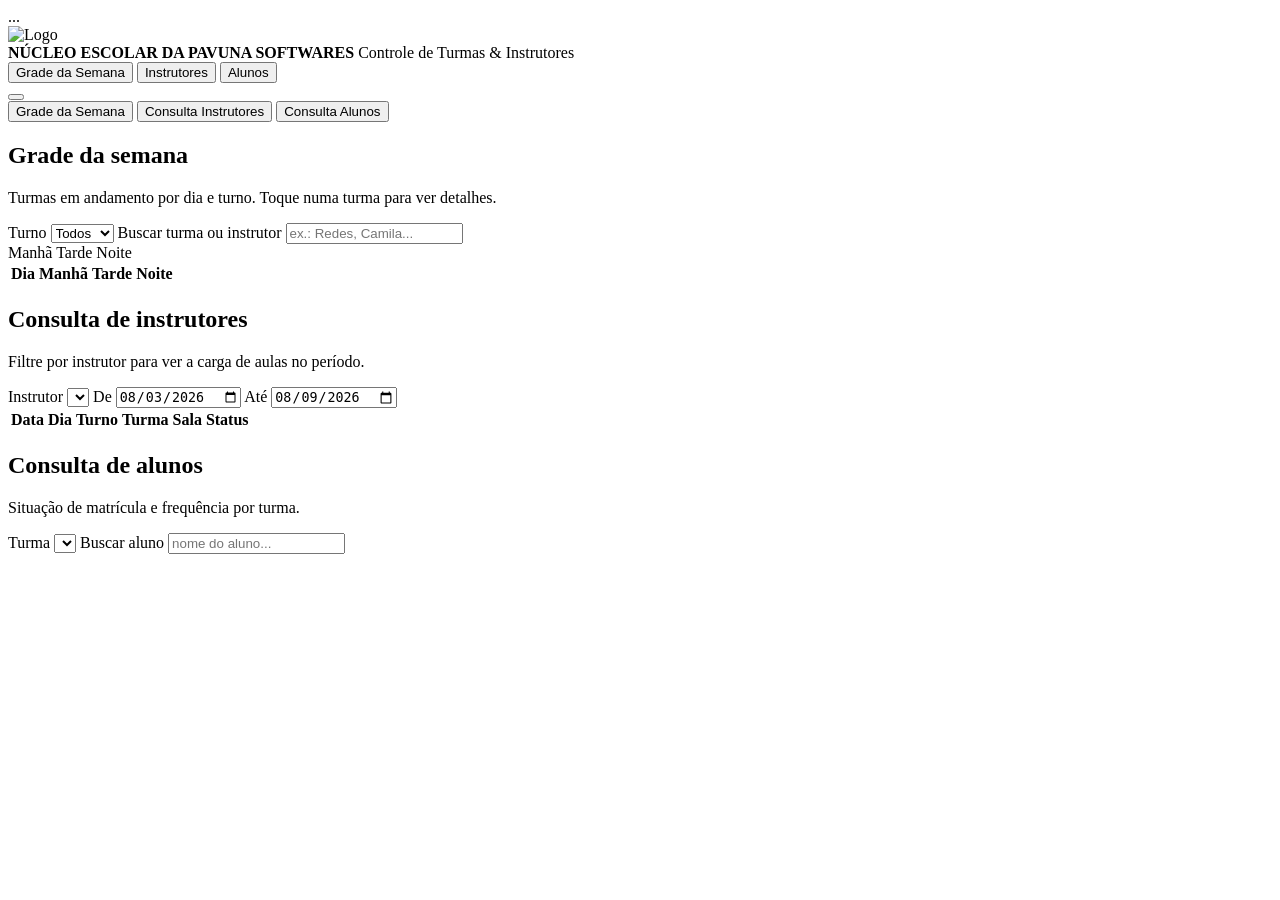
==== Projeto_Final/public/index.html @ 93e7d52b "PAVUNA SOFTWARES This is the initial HTML structure for the PAVUNA SOFTWARES application, including " ====
<!DOCTYPE html>
<html lang="pt-BR">
<head>
<meta charset="UTF-8">
<meta name="viewport" content="width=device-width, initial-scale=1.0">
<title>PAVUNA SOFTWARES · Controle de Turmas</title>
<script src="auth-guard.js"></script>
<link rel="preconnect" href="https://fonts.googleapis.com">
<link href="https://fonts.googleapis.com/css2?family=Space+Grotesk:wght@500;600;700&family=Inter:wght@400;500;600;700&family=IBM+Plex+Mono:wght@500&display=swap" rel="stylesheet">
<link rel="stylesheet" href="style.css">
<style>
    .brand-icon img {
    max-width: 20%;
    height: auto;
  }
  </style>
</head>
<body>
 ... <!-- Conteúdo da página -->

  <div vw class="enabled">
    <div vw-access-button class="active"></div>
    <div vw-plugin-wrapper>
      <div class="vw-plugin-top-wrapper"></div>
    </div>
  </div>
  <script src="https://vlibras.gov.br/app/vlibras-plugin.js"></script>
  <script>
    new window.VLibras.Widget('https://vlibras.gov.br/app');
  </script>
<header class="topbar">
  <div class="brand">
    <div class="brand-icon">
      <img src="images.jpg" alt="Logo">
    </div>
    <div class="brand-text">
      <strong>NÚCLEO ESCOLAR DA PAVUNA SOFTWARES</strong>
      <span>Controle de Turmas &amp; Instrutores</span>
    </div>
  </div>

  <nav class="tabs" id="tabs">
    <button class="tab active" data-view="grade">Grade da Semana</button>
    <button class="tab" data-view="instrutores">Instrutores</button>
    <button class="tab" data-view="alunos">Alunos</button>
  </nav>

  <button class="menu-toggle" id="menuToggle" aria-label="Abrir menu">
    <span></span><span></span><span></span>
  </button>
</header>

<!-- Menu mobile de acesso rápido -->
<div class="mobile-panel" id="mobilePanel">
  <button class="mobile-link" data-view="grade">Grade da Semana</button>
  <button class="mobile-link" data-view="instrutores">Consulta Instrutores</button>
  <button class="mobile-link" data-view="alunos">Consulta Alunos</button>
</div>

<main>

  <!-- ===================== VIEW: GRADE DA SEMANA ===================== -->
  <section class="view active" id="view-grade">
    <div class="view-head">
      <h1>Grade da semana</h1>
      <p>Turmas em andamento por dia e turno. Toque numa turma para ver detalhes.</p>
    </div>

    <div class="filters">
      <label>Turno
        <select id="filtroTurno">
          <option value="todos">Todos</option>
          <option value="manha">Manhã</option>
          <option value="tarde">Tarde</option>
          <option value="noite">Noite</option>
        </select>
      </label>
      <label>Buscar turma ou instrutor
        <input type="text" id="filtroBusca" placeholder="ex.: Redes, Camila...">
      </label>
      <div class="legend">
        <span class="dot dot-manha"></span> Manhã
        <span class="dot dot-tarde"></span> Tarde
        <span class="dot dot-noite"></span> Noite
      </div>
    </div>

    <div class="grade-scroll">
      <table class="grade" id="tabelaGrade">
        <thead>
          <tr>
            <th class="col-dia">Dia</th>
            <th>Manhã</th>
            <th>Tarde</th>
            <th>Noite</th>
          </tr>
        </thead>
        <tbody id="corpoGrade"></tbody>
      </table>
    </div>
  </section>

  <!-- ===================== VIEW: INSTRUTORES ===================== -->
  <section class="view" id="view-instrutores">
    <div class="view-head">
      <h1>Consulta de instrutores</h1>
      <p>Filtre por instrutor para ver a carga de aulas no período.</p>
    </div>

    <div class="filters">
      <label>Instrutor
        <select id="filtroInstrutor"></select>
      </label>
      <label>De
        <input type="date" id="dataInicial" value="2026-08-03">
      </label>
      <label>Até
        <input type="date" id="dataFinal" value="2026-08-09">
      </label>
    </div>

    <div class="table-wrap">
      <table class="lista" id="tabelaInstrutor">
        <thead>
          <tr><th>Data</th><th>Dia</th><th>Turno</th><th>Turma</th><th>Sala</th><th>Status</th></tr>
        </thead>
        <tbody></tbody>
      </table>
    </div>
    <p class="empty-state" id="vazioInstrutor" hidden>Nenhuma aula encontrada para esse instrutor no período selecionado.</p>
  </section>

  <!-- ===================== VIEW: ALUNOS ===================== -->
  <section class="view" id="view-alunos">
    <div class="view-head">
      <h1>Consulta de alunos</h1>
      <p>Situação de matrícula e frequência por turma.</p>
    </div>

    <div class="filters">
      <label>Turma
        <select id="filtroTurma"></select>
      </label>
      <label>Buscar aluno
        <input type="text" id="buscaAluno" placeholder="nome do aluno...">
      </label>
    </div>

    <div class="cards-alunos" id="listaAlunos"></div>
    <p class="empty-state" id="vazioAluno" hidden>Nenhum aluno encontrado com esses filtros.</p>
  </section>

</main>

<div class="detail-overlay" id="detailOverlay">
  <div class="detail-card" id="detailCard"></div>
</div>

<script src="data.js"></script>
<script src="script.js"></script>
</body>
</html>
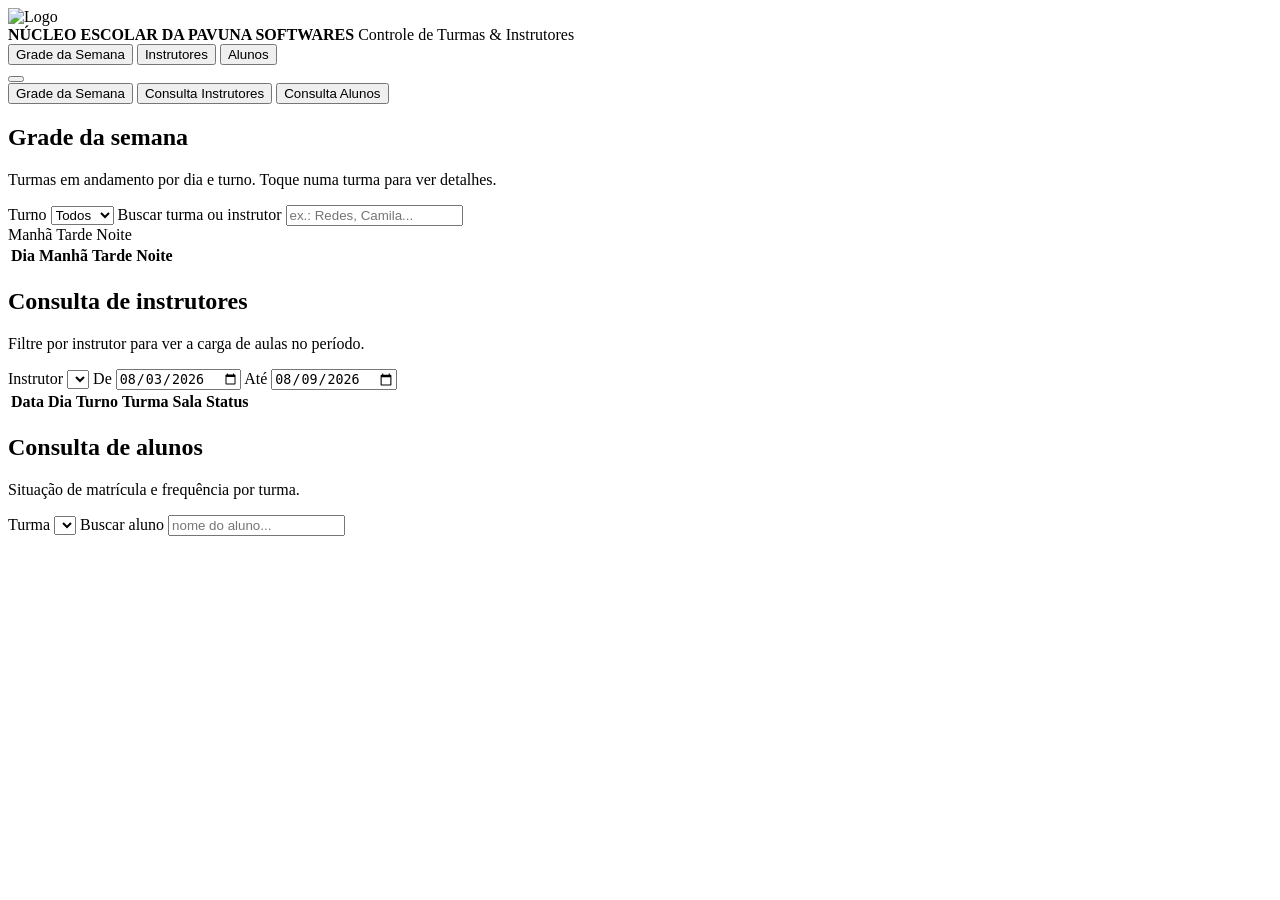
==== commit 54a82b24: "Update index.html" ====
--- a/Projeto_Final/public/index.html
+++ b/Projeto_Final/public/index.html
@@ -16,7 +16,7 @@
   </style>
 </head>
 <body>
- ... <!-- Conteúdo da página -->
+ <!-- Conteúdo da página -->
 
   <div vw class="enabled">
     <div vw-access-button class="active"></div>
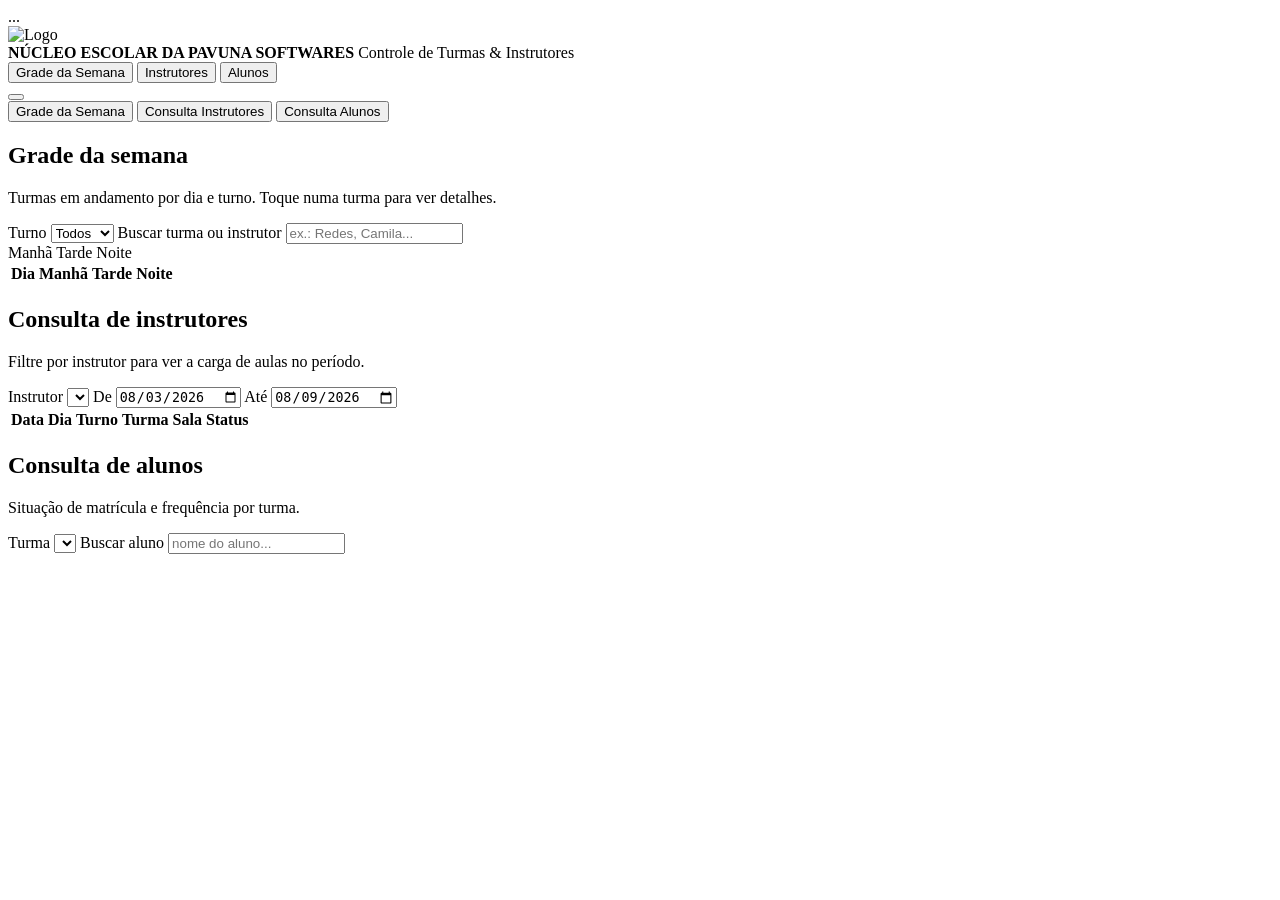
==== commit 23dbc709: "Reformat HTML structure in index.html" ====
--- a/Projeto_Final/public/index.html
+++ b/Projeto_Final/public/index.html
@@ -16,7 +16,7 @@
   </style>
 </head>
 <body>
- <!-- Conteúdo da página -->
+ ... <!-- Conteúdo da página -->
 
   <div vw class="enabled">
     <div vw-access-button class="active"></div>
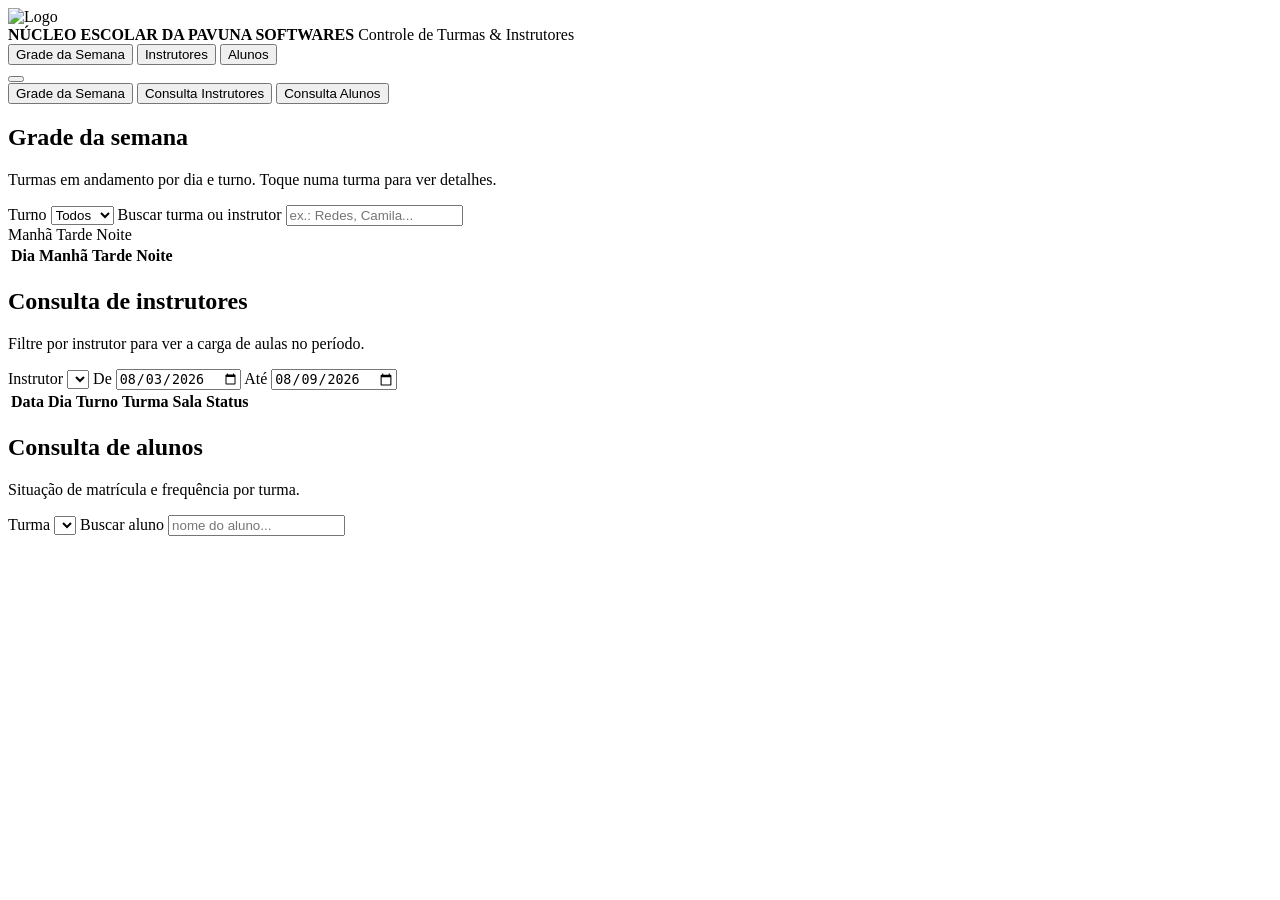
==== commit 9d9dce65: "Fix HTML encoding issues in index.html" ====
--- a/Projeto_Final/public/index.html
+++ b/Projeto_Final/public/index.html
@@ -16,7 +16,7 @@
   </style>
 </head>
 <body>
- ... <!-- Conteúdo da página -->
+<!-- Conteúdo da página -->
 
   <div vw class="enabled">
     <div vw-access-button class="active"></div>
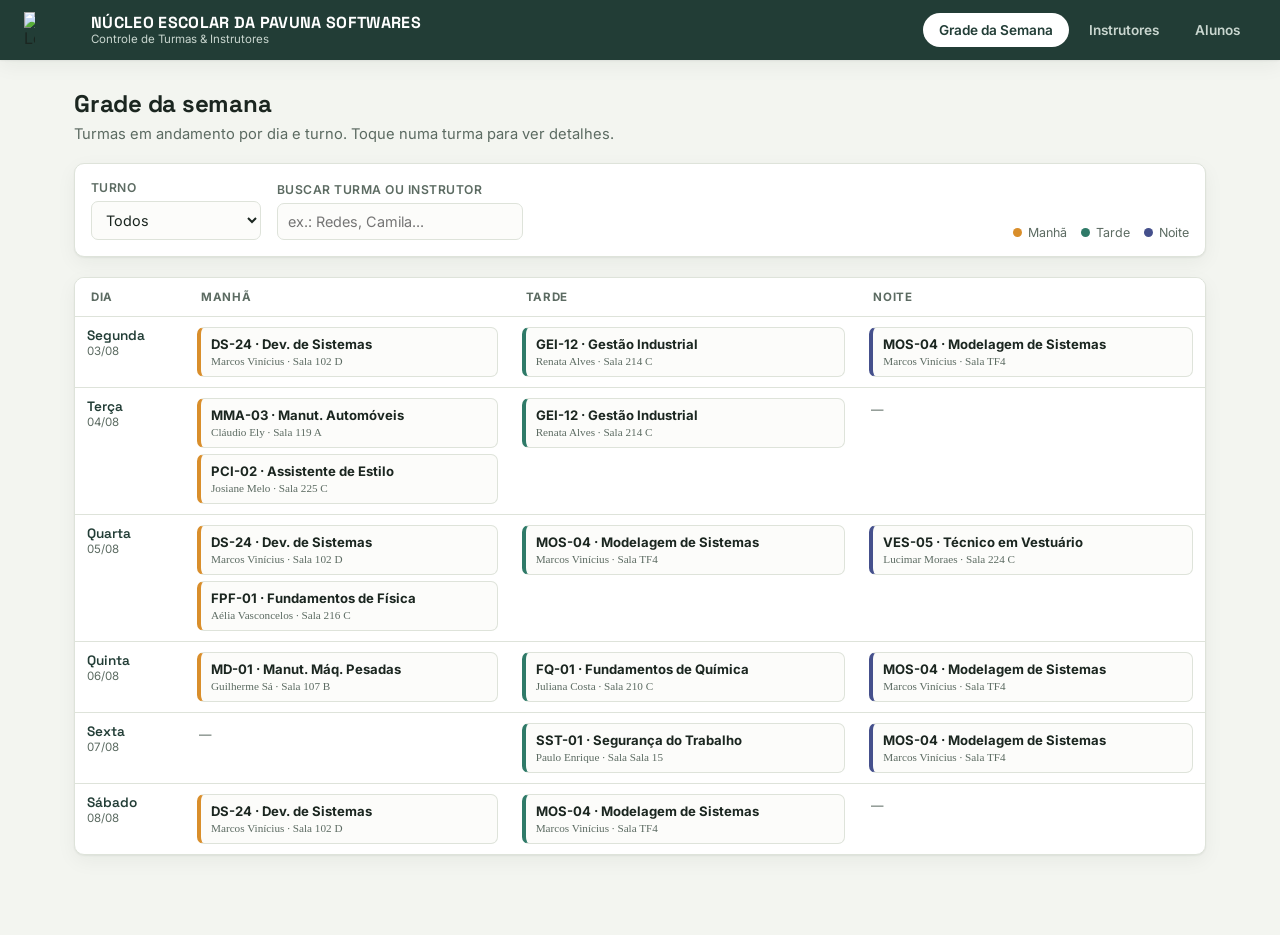
==== commit 5b37be94: "Update index.html" ====
--- a/Projeto_Final/public/index.html
+++ b/Projeto_Final/public/index.html
@@ -7,7 +7,7 @@
 <script src="auth-guard.js"></script>
 <link rel="preconnect" href="https://fonts.googleapis.com">
 <link href="https://fonts.googleapis.com/css2?family=Space+Grotesk:wght@500;600;700&family=Inter:wght@400;500;600;700&family=IBM+Plex+Mono:wght@500&display=swap" rel="stylesheet">
-<link rel="stylesheet" href="style.css">
+<link rel="stylesheet" href="css/style.css">
 <style>
     .brand-icon img {
     max-width: 20%;
@@ -156,7 +156,7 @@
   <div class="detail-card" id="detailCard"></div>
 </div>
 
-<script src="data.js"></script>
-<script src="script.js"></script>
+<script src="js/data.js"></script>
+<script src="js/script.js"></script>
 </body>
 </html>
--- a/Projeto_Final/public/css/style.css
+++ b/Projeto_Final/public/css/style.css
@@ -0,0 +1,232 @@
+:root{
+  --bg: #F3F5F0;
+  --surface: #FFFFFF;
+  --ink: #1B2620;
+  --ink-soft: #5C6B62;
+  --line: #DEE3DA;
+  --primary: #223D36;
+  --primary-soft: #2F5148;
+  --manha: #D98E2B;
+  --tarde: #2F7A68;
+  --noite: #45508C;
+  --danger: #B0472F;
+  --radius: 10px;
+  --shadow: 0 1px 2px rgba(20,30,25,.06), 0 6px 20px rgba(20,30,25,.05);
+}
+
+
+*{box-sizing:border-box}
+html{scroll-behavior:smooth}
+body{
+  margin:0;
+  background:var(--bg);
+  color:var(--ink);
+  font-family:'Inter',system-ui,sans-serif;
+  -webkit-font-smoothing:antialiased;
+}
+h1,h2,h3{
+  font-family:'Space Grotesk',sans-serif;
+  letter-spacing:-.01em;
+  margin:0;
+}
+code, .mono{ font-family:'IBM Plex Mono', monospace; }
+
+/* ============ TOPBAR ============ */
+.topbar{
+  position:sticky; top:0; z-index:20;
+  display:flex; align-items:center; gap:24px;
+  background:var(--primary);
+  padding:12px 24px;
+  box-shadow:var(--shadow);
+}
+.brand{ display:flex; align-items:center; gap:12px; margin-right:auto; }
+.brand-mark{
+  width:38px; height:38px; border-radius:9px;
+  background:linear-gradient(155deg, var(--manha), var(--tarde));
+  color:#fff; font-family:'Space Grotesk'; font-weight:700; font-size:.85rem;
+  display:flex; align-items:center; justify-content:center;
+  flex-shrink:0;
+}
+.brand-text{ display:flex; flex-direction:column; line-height:1.15; color:#fff; }
+.brand-text strong{ font-family:'Space Grotesk'; font-size:1rem; letter-spacing:.02em; }
+.brand-text span{ font-size:.72rem; color:#C9D6CF; }
+
+.tabs{ display:flex; gap:4px; }
+.tab{
+  appearance:none; border:none; cursor:pointer;
+  background:transparent; color:#C9D6CF;
+  padding:9px 16px; border-radius:999px;
+  font-family:'Inter'; font-weight:600; font-size:.85rem;
+  transition:background .15s, color .15s;
+}
+.tab:hover{ background:rgba(255,255,255,.08); color:#fff; }
+.tab.active{ background:#fff; color:var(--primary); }
+
+.menu-toggle{
+  display:none; flex-direction:column; gap:4px;
+  background:none; border:none; cursor:pointer; padding:8px;
+}
+.menu-toggle span{ width:20px; height:2px; background:#fff; border-radius:2px; }
+
+.mobile-panel{
+  display:none;
+  flex-direction:column;
+  background:var(--primary-soft);
+  padding:8px;
+  gap:4px;
+}
+.mobile-panel.open{ display:flex; }
+.mobile-link{
+  appearance:none; border:none; text-align:left; cursor:pointer;
+  background:rgba(255,255,255,.06); color:#fff;
+  padding:12px 14px; border-radius:8px; font-weight:600; font-size:.9rem;
+}
+
+@media (max-width: 780px){
+  .tabs{ display:none; }
+  .menu-toggle{ display:flex; }
+}
+
+/* ============ MAIN / VIEWS ============ */
+main{ max-width:1180px; margin:0 auto; padding:28px 24px 80px; }
+.view{ display:none; animation:fade .25s ease; }
+.view.active{ display:block; }
+@keyframes fade{ from{opacity:0; transform:translateY(4px)} to{opacity:1; transform:none} }
+
+.view-head{ margin-bottom:20px; }
+.view-head h1{ font-size:1.5rem; }
+.view-head p{ margin:6px 0 0; color:var(--ink-soft); font-size:.92rem; }
+
+.filters{
+  display:flex; flex-wrap:wrap; align-items:end; gap:16px;
+  background:var(--surface); border:1px solid var(--line);
+  border-radius:var(--radius); padding:16px; margin-bottom:20px;
+  box-shadow:var(--shadow);
+}
+.filters label{
+  display:flex; flex-direction:column; gap:6px;
+  font-size:.76rem; font-weight:600; color:var(--ink-soft);
+  text-transform:uppercase; letter-spacing:.04em;
+}
+.filters select, .filters input{
+  font-family:'Inter'; font-size:.9rem; color:var(--ink);
+  border:1px solid var(--line); border-radius:7px;
+  padding:9px 10px; background:#fcfcfa; min-width:170px;
+}
+.filters select:focus, .filters input:focus{
+  outline:2px solid var(--tarde); outline-offset:1px;
+}
+.legend{
+  margin-left:auto; display:flex; align-items:center; gap:6px;
+  font-size:.78rem; color:var(--ink-soft);
+}
+.dot{ width:9px; height:9px; border-radius:50%; display:inline-block; margin-left:8px; }
+.dot:first-child{ margin-left:0; }
+.dot-manha{ background:var(--manha); }
+.dot-tarde{ background:var(--tarde); }
+.dot-noite{ background:var(--noite); }
+
+/* ============ GRADE (SIGNATURE TABLE) ============ */
+.grade-scroll{
+  background:var(--surface); border:1px solid var(--line);
+  border-radius:var(--radius); overflow:auto; box-shadow:var(--shadow);
+}
+table.grade{ width:100%; border-collapse:collapse; min-width:720px; }
+table.grade thead th{
+  text-align:left; font-size:.72rem; text-transform:uppercase; letter-spacing:.06em;
+  color:var(--ink-soft); padding:12px 16px; border-bottom:1px solid var(--line);
+  position:sticky; top:0; background:var(--surface);
+}
+table.grade td{ padding:10px 12px; border-bottom:1px solid var(--line); vertical-align:top; }
+table.grade tr:last-child td{ border-bottom:none; }
+.col-dia{ width:110px; }
+td.col-dia{
+  font-family:'Space Grotesk'; font-weight:600; font-size:.85rem;
+  color:var(--primary); white-space:nowrap;
+}
+td.col-dia small{ display:block; font-family:'Inter'; font-weight:400; color:var(--ink-soft); font-size:.72rem; }
+
+.chip{
+  display:block; width:100%; text-align:left; cursor:pointer;
+  background:#fcfcfa; border:1px solid var(--line); border-left:4px solid var(--ink-soft);
+  border-radius:7px; padding:8px 10px; margin-bottom:6px;
+  font-family:'Inter'; font-size:.82rem; color:var(--ink);
+}
+.chip:last-child{ margin-bottom:0; }
+.chip:hover{ background:#f3f1e9; }
+.chip .chip-turma{ font-weight:700; display:block; }
+.chip .chip-meta{ font-family:'IBM Plex Mono'; font-size:.7rem; color:var(--ink-soft); }
+.chip.shift-manha{ border-left-color:var(--manha); }
+.chip.shift-tarde{ border-left-color:var(--tarde); }
+.chip.shift-noite{ border-left-color:var(--noite); }
+.chip-empty{ color:var(--ink-soft); font-size:.78rem; padding:6px 2px; }
+
+/* ============ TABELA LISTA (instrutores) ============ */
+.table-wrap{
+  background:var(--surface); border:1px solid var(--line);
+  border-radius:var(--radius); overflow:auto; box-shadow:var(--shadow);
+}
+table.lista{ width:100%; border-collapse:collapse; min-width:600px; }
+table.lista thead th{
+  text-align:left; font-size:.72rem; text-transform:uppercase; letter-spacing:.06em;
+  color:var(--ink-soft); padding:12px 16px; border-bottom:1px solid var(--line);
+}
+table.lista td{ padding:11px 16px; border-bottom:1px solid var(--line); font-size:.87rem; }
+table.lista tr:last-child td{ border-bottom:none; }
+table.lista tr:hover td{ background:#faf9f4; }
+
+.badge{
+  display:inline-block; padding:3px 9px; border-radius:999px;
+  font-size:.72rem; font-weight:600;
+}
+.badge-confirmada{ background:#E5F0EA; color:var(--tarde); }
+.badge-reposicao{ background:#FCEFDA; color:var(--manha); }
+.badge-cancelada{ background:#F7E3DD; color:var(--danger); }
+
+/* ============ ALUNOS ============ */
+.cards-alunos{
+  display:grid; grid-template-columns:repeat(auto-fill, minmax(230px,1fr));
+  gap:12px;
+}
+.aluno-card{
+  background:var(--surface); border:1px solid var(--line);
+  border-radius:var(--radius); padding:14px; box-shadow:var(--shadow);
+}
+.aluno-top{ display:flex; justify-content:space-between; align-items:start; gap:8px; }
+.aluno-nome{ font-family:'Space Grotesk'; font-weight:600; font-size:.94rem; }
+.aluno-turma{ font-size:.76rem; color:var(--ink-soft); margin-top:2px; }
+.freq-bar{ height:6px; border-radius:4px; background:var(--line); margin-top:12px; overflow:hidden; }
+.freq-fill{ height:100%; background:var(--tarde); }
+.freq-fill.low{ background:var(--danger); }
+.freq-label{ font-size:.72rem; color:var(--ink-soft); margin-top:6px; font-family:'IBM Plex Mono'; }
+
+.empty-state{ color:var(--ink-soft); font-size:.88rem; padding:24px 4px; text-align:center; }
+
+/* ============ DETALHE (overlay) ============ */
+.detail-overlay{
+  display:none; position:fixed; inset:0; background:rgba(20,30,25,.45);
+  align-items:center; justify-content:center; padding:20px; z-index:50;
+}
+.detail-overlay.open{ display:flex; }
+.detail-card{
+  background:var(--surface); border-radius:14px; padding:22px;
+  max-width:380px; width:100%; box-shadow:0 20px 60px rgba(0,0,0,.3);
+}
+.detail-card h3{ font-size:1.05rem; margin-bottom:4px; }
+.detail-row{
+  display:flex; justify-content:space-between; gap:12px;
+  padding:8px 0; border-bottom:1px solid var(--line); font-size:.86rem;
+}
+.detail-row:last-of-type{ border-bottom:none; }
+.detail-row span:first-child{ color:var(--ink-soft); }
+.detail-close{
+  margin-top:16px; width:100%; padding:10px; border:none; border-radius:8px;
+  background:var(--primary); color:#fff; font-weight:600; cursor:pointer;
+}
+
+:focus-visible{ outline:2px solid var(--tarde); outline-offset:2px; }
+
+@media (prefers-reduced-motion: reduce){
+  .view{ animation:none; }
+  html{ scroll-behavior:auto; }
+}
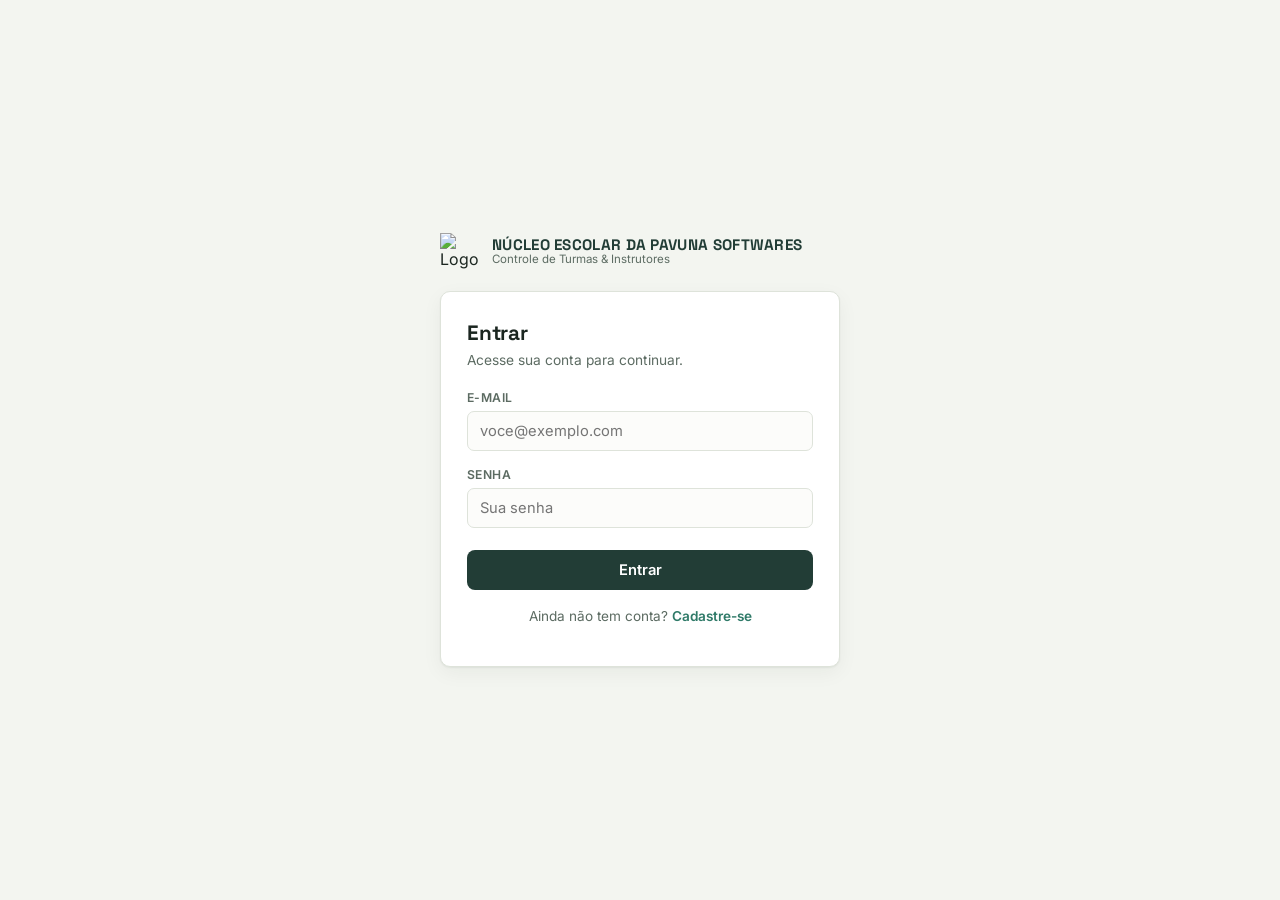
==== commit c6af485d: "Rename login.html to index.html" ====
--- a/Projeto_Final/public/index.html
+++ b/Projeto_Final/public/index.html
@@ -1,162 +1,62 @@
-<!DOCTYPE html>
-<html lang="pt-BR">
-<head>
-<meta charset="UTF-8">
-<meta name="viewport" content="width=device-width, initial-scale=1.0">
-<title>PAVUNA SOFTWARES · Controle de Turmas</title>
-<script src="auth-guard.js"></script>
-<link rel="preconnect" href="https://fonts.googleapis.com">
-<link href="https://fonts.googleapis.com/css2?family=Space+Grotesk:wght@500;600;700&family=Inter:wght@400;500;600;700&family=IBM+Plex+Mono:wght@500&display=swap" rel="stylesheet">
-<link rel="stylesheet" href="css/style.css">
-<style>
-    .brand-icon img {
-    max-width: 20%;
-    height: auto;
-  }
-  </style>
-</head>
-<body>
-<!-- Conteúdo da página -->
-
-  <div vw class="enabled">
-    <div vw-access-button class="active"></div>
-    <div vw-plugin-wrapper>
-      <div class="vw-plugin-top-wrapper"></div>
-    </div>
-  </div>
-  <script src="https://vlibras.gov.br/app/vlibras-plugin.js"></script>
-  <script>
-    new window.VLibras.Widget('https://vlibras.gov.br/app');
-  </script>
-<header class="topbar">
-  <div class="brand">
-    <div class="brand-icon">
-      <img src="images.jpg" alt="Logo">
-    </div>
-    <div class="brand-text">
-      <strong>NÚCLEO ESCOLAR DA PAVUNA SOFTWARES</strong>
-      <span>Controle de Turmas &amp; Instrutores</span>
-    </div>
-  </div>
-
-  <nav class="tabs" id="tabs">
-    <button class="tab active" data-view="grade">Grade da Semana</button>
-    <button class="tab" data-view="instrutores">Instrutores</button>
-    <button class="tab" data-view="alunos">Alunos</button>
-  </nav>
-
-  <button class="menu-toggle" id="menuToggle" aria-label="Abrir menu">
-    <span></span><span></span><span></span>
-  </button>
-</header>
-
-<!-- Menu mobile de acesso rápido -->
-<div class="mobile-panel" id="mobilePanel">
-  <button class="mobile-link" data-view="grade">Grade da Semana</button>
-  <button class="mobile-link" data-view="instrutores">Consulta Instrutores</button>
-  <button class="mobile-link" data-view="alunos">Consulta Alunos</button>
-</div>
-
-<main>
-
-  <!-- ===================== VIEW: GRADE DA SEMANA ===================== -->
-  <section class="view active" id="view-grade">
-    <div class="view-head">
-      <h1>Grade da semana</h1>
-      <p>Turmas em andamento por dia e turno. Toque numa turma para ver detalhes.</p>
-    </div>
-
-    <div class="filters">
-      <label>Turno
-        <select id="filtroTurno">
-          <option value="todos">Todos</option>
-          <option value="manha">Manhã</option>
-          <option value="tarde">Tarde</option>
-          <option value="noite">Noite</option>
-        </select>
-      </label>
-      <label>Buscar turma ou instrutor
-        <input type="text" id="filtroBusca" placeholder="ex.: Redes, Camila...">
-      </label>
-      <div class="legend">
-        <span class="dot dot-manha"></span> Manhã
-        <span class="dot dot-tarde"></span> Tarde
-        <span class="dot dot-noite"></span> Noite
-      </div>
-    </div>
-
-    <div class="grade-scroll">
-      <table class="grade" id="tabelaGrade">
-        <thead>
-          <tr>
-            <th class="col-dia">Dia</th>
-            <th>Manhã</th>
-            <th>Tarde</th>
-            <th>Noite</th>
-          </tr>
-        </thead>
-        <tbody id="corpoGrade"></tbody>
-      </table>
-    </div>
-  </section>
-
-  <!-- ===================== VIEW: INSTRUTORES ===================== -->
-  <section class="view" id="view-instrutores">
-    <div class="view-head">
-      <h1>Consulta de instrutores</h1>
-      <p>Filtre por instrutor para ver a carga de aulas no período.</p>
-    </div>
-
-    <div class="filters">
-      <label>Instrutor
-        <select id="filtroInstrutor"></select>
-      </label>
-      <label>De
-        <input type="date" id="dataInicial" value="2026-08-03">
-      </label>
-      <label>Até
-        <input type="date" id="dataFinal" value="2026-08-09">
-      </label>
-    </div>
-
-    <div class="table-wrap">
-      <table class="lista" id="tabelaInstrutor">
-        <thead>
-          <tr><th>Data</th><th>Dia</th><th>Turno</th><th>Turma</th><th>Sala</th><th>Status</th></tr>
-        </thead>
-        <tbody></tbody>
-      </table>
-    </div>
-    <p class="empty-state" id="vazioInstrutor" hidden>Nenhuma aula encontrada para esse instrutor no período selecionado.</p>
-  </section>
-
-  <!-- ===================== VIEW: ALUNOS ===================== -->
-  <section class="view" id="view-alunos">
-    <div class="view-head">
-      <h1>Consulta de alunos</h1>
-      <p>Situação de matrícula e frequência por turma.</p>
-    </div>
-
-    <div class="filters">
-      <label>Turma
-        <select id="filtroTurma"></select>
-      </label>
-      <label>Buscar aluno
-        <input type="text" id="buscaAluno" placeholder="nome do aluno...">
-      </label>
-    </div>
-
-    <div class="cards-alunos" id="listaAlunos"></div>
-    <p class="empty-state" id="vazioAluno" hidden>Nenhum aluno encontrado com esses filtros.</p>
-  </section>
-
-</main>
-
-<div class="detail-overlay" id="detailOverlay">
-  <div class="detail-card" id="detailCard"></div>
-</div>
-
-<script src="js/data.js"></script>
-<script src="js/script.js"></script>
-</body>
-</html>
+<!DOCTYPE html>
+<html lang="pt-BR">
+<head>
+<meta charset="UTF-8">
+<meta name="viewport" content="width=device-width, initial-scale=1.0">
+<title>Entrar · PAVUNA SOFTWARES</title>
+<link rel="preconnect" href="https://fonts.googleapis.com">
+<link href="https://fonts.googleapis.com/css2?family=Space+Grotesk:wght@500;600;700&family=Inter:wght@400;500;600;700&family=IBM+Plex+Mono:wght@500&display=swap" rel="stylesheet">
+<link rel="stylesheet" href="css/auth.css">
+</head>
+<body class="auth-body">
+  <!-- Conteúdo da página -->
+
+  <div vw class="enabled">
+    <div vw-access-button class="active"></div>
+    <div vw-plugin-wrapper>
+      <div class="vw-plugin-top-wrapper"></div>
+    </div>
+  </div>
+  <script src="https://vlibras.gov.br/app/vlibras-plugin.js"></script>
+  <script>
+    new window.VLibras.Widget('https://vlibras.gov.br/app');
+  </script>
+  
+<div class="auth-wrap">
+  <div class="auth-brand">
+    <div class="auth-brand-icon"><img src="images.jpg" alt="Logo"></div>
+    <div class="auth-brand-text">
+      <strong>NÚCLEO ESCOLAR DA PAVUNA SOFTWARES</strong>
+      <span>Controle de Turmas &amp; Instrutores</span>
+    </div>
+  </div>
+
+  <div class="auth-card">
+    <h1>Entrar</h1>
+    <p class="auth-sub">Acesse sua conta para continuar.</p>
+
+    <div class="auth-alert" id="loginAlerta"></div>
+
+    <form id="formLogin" novalidate>
+      <div class="auth-field">
+        <label for="email">E-mail</label>
+        <input type="email" id="email" placeholder="voce@exemplo.com" autocomplete="username">
+        <span class="auth-error"></span>
+      </div>
+
+      <div class="auth-field">
+        <label for="senha">Senha</label>
+        <input type="password" id="senha" placeholder="Sua senha" autocomplete="current-password">
+        <span class="auth-error"></span>
+      </div>
+
+      <button type="submit" class="auth-submit">Entrar</button>
+    </form>
+
+    <p class="auth-footer">Ainda não tem conta? <a href="cadastro.html">Cadastre-se</a></p>
+  </div>
+</div>
+
+<script src="js/auth.js"></script>
+</body>
+</html>
--- a/Projeto_Final/public/css/auth.css
+++ b/Projeto_Final/public/css/auth.css
@@ -0,0 +1,177 @@
+:root{
+  --bg: #F3F5F0;
+  --surface: #FFFFFF;
+  --ink: #1B2620;
+  --ink-soft: #5C6B62;
+  --line: #DEE3DA;
+  --primary: #223D36;
+  --primary-soft: #2F5148;
+  --manha: #D98E2B;
+  --tarde: #2F7A68;
+  --noite: #45508C;
+  --danger: #B0472F;
+  --radius: 10px;
+  --shadow: 0 1px 2px rgba(20,30,25,.06), 0 6px 20px rgba(20,30,25,.05);
+}
+
+*{box-sizing:border-box}
+html{scroll-behavior:smooth}
+body.auth-body{
+  margin:0;
+  min-height:100vh;
+  background:var(--bg);
+  color:var(--ink);
+  font-family:'Inter',system-ui,sans-serif;
+  -webkit-font-smoothing:antialiased;
+  display:flex;
+  align-items:center;
+  justify-content:center;
+  padding:24px;
+}
+h1,h2,h3{
+  font-family:'Space Grotesk',sans-serif;
+  letter-spacing:-.01em;
+  margin:0;
+}
+
+.auth-wrap{
+  width:100%;
+  max-width:400px;
+}
+
+.auth-brand{
+  display:flex;
+  align-items:center;
+  gap:12px;
+  margin-bottom:22px;
+}
+.auth-brand-icon img{
+  width:40px;
+  height:auto;
+  display:block;
+}
+.auth-brand-text{ display:flex; flex-direction:column; line-height:1.15; }
+.auth-brand-text strong{
+  font-family:'Space Grotesk'; font-size:.95rem; letter-spacing:.02em; color:var(--primary);
+}
+.auth-brand-text span{ font-size:.72rem; color:var(--ink-soft); }
+
+.auth-card{
+  background:var(--surface);
+  border:1px solid var(--line);
+  border-radius:var(--radius);
+  box-shadow:var(--shadow);
+  padding:28px 26px;
+}
+
+.auth-card h1{
+  font-size:1.3rem;
+}
+.auth-card p.auth-sub{
+  margin:6px 0 22px;
+  color:var(--ink-soft);
+  font-size:.86rem;
+}
+
+.auth-field{
+  display:flex;
+  flex-direction:column;
+  gap:6px;
+  margin-bottom:16px;
+}
+.auth-field label{
+  font-size:.76rem;
+  font-weight:600;
+  color:var(--ink-soft);
+  text-transform:uppercase;
+  letter-spacing:.04em;
+}
+.auth-field input{
+  font-family:'Inter';
+  font-size:.92rem;
+  color:var(--ink);
+  border:1px solid var(--line);
+  border-radius:7px;
+  padding:10px 12px;
+  background:#fcfcfa;
+  width:100%;
+}
+.auth-field input:focus{
+  outline:2px solid var(--tarde);
+  outline-offset:1px;
+}
+.auth-field .auth-hint{
+  font-size:.72rem;
+  color:var(--ink-soft);
+}
+.auth-field.field-error input{
+  border-color:var(--danger);
+}
+.auth-field .auth-error{
+  font-size:.76rem;
+  color:var(--danger);
+  display:none;
+}
+.auth-field.field-error .auth-error{
+  display:block;
+}
+
+.auth-submit{
+  appearance:none;
+  border:none;
+  cursor:pointer;
+  width:100%;
+  padding:11px;
+  border-radius:8px;
+  background:var(--primary);
+  color:#fff;
+  font-family:'Inter';
+  font-weight:600;
+  font-size:.92rem;
+  margin-top:6px;
+  transition:background .15s;
+}
+.auth-submit:hover{ background:var(--primary-soft); }
+
+.auth-alert{
+  display:none;
+  margin-bottom:16px;
+  padding:10px 12px;
+  border-radius:7px;
+  font-size:.82rem;
+  line-height:1.4;
+}
+.auth-alert.show{ display:block; }
+.auth-alert.error{
+  background:#F7E3DD;
+  color:var(--danger);
+}
+.auth-alert.success{
+  background:#E5F0EA;
+  color:var(--tarde);
+}
+
+.auth-footer{
+  margin-top:18px;
+  text-align:center;
+  font-size:.85rem;
+  color:var(--ink-soft);
+}
+.auth-footer a{
+  color:var(--tarde);
+  font-weight:600;
+  text-decoration:none;
+}
+.auth-footer a:hover{ text-decoration:underline; }
+
+.auth-check{
+  display:flex;
+  align-items:center;
+  gap:8px;
+  font-size:.82rem;
+  color:var(--ink-soft);
+  margin:2px 0 18px;
+}
+.auth-check input{ width:auto; }
+
+:focus-visible{ outline:2px solid var(--tarde); outline-offset:2px; }
